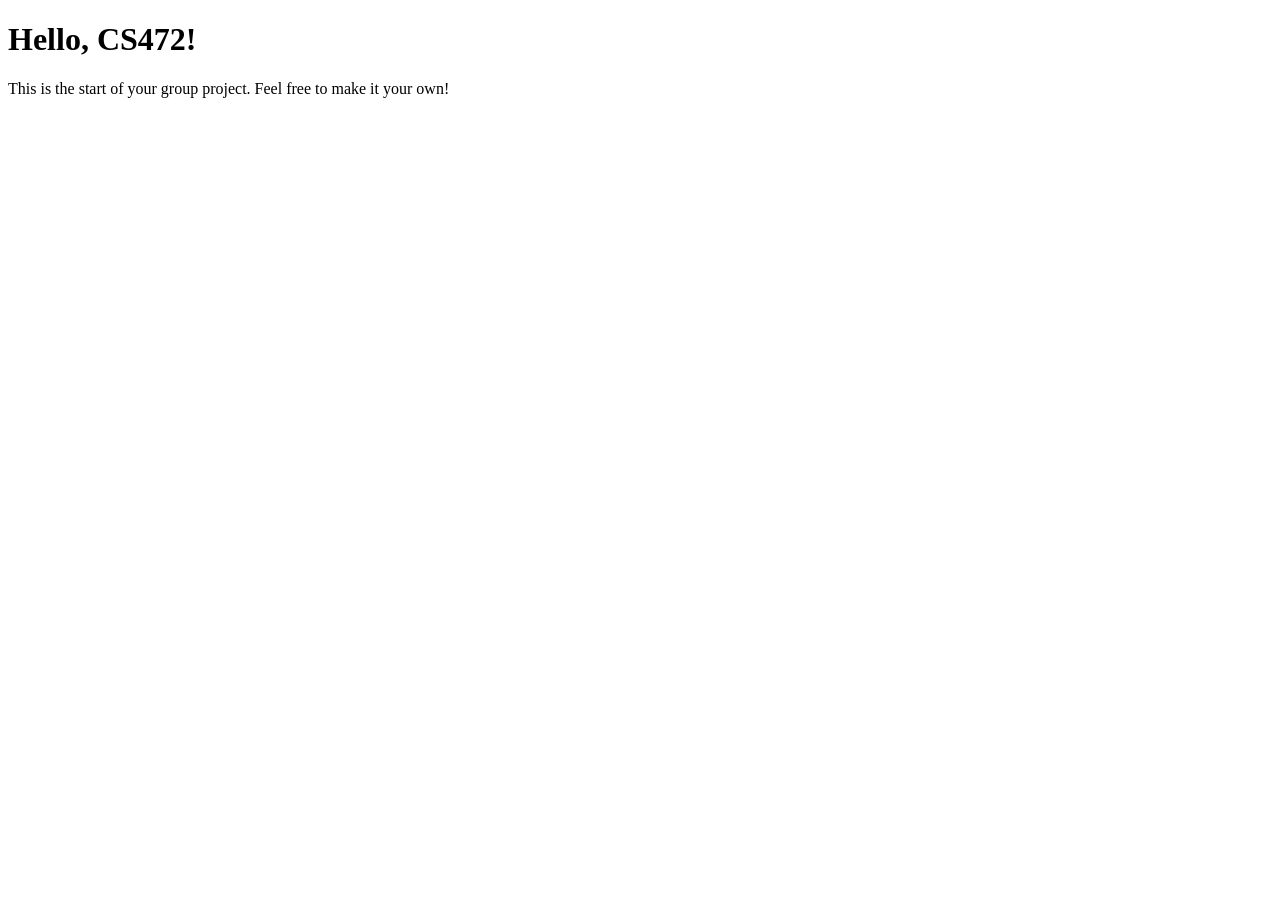
==== index.html @ 00a619a8 "CS472 Group Project Init" ====
<!DOCTYPE html>
<html lang="en">

    <head>
        <meta charset="UTF-8">
        <title>CS472 Group Project</title>
    </head>

    <body>
        <h1>Hello, CS472!</h1>
        <p>This is the start of your group project. Feel free to make it your own!</p>
    </body>

</html>
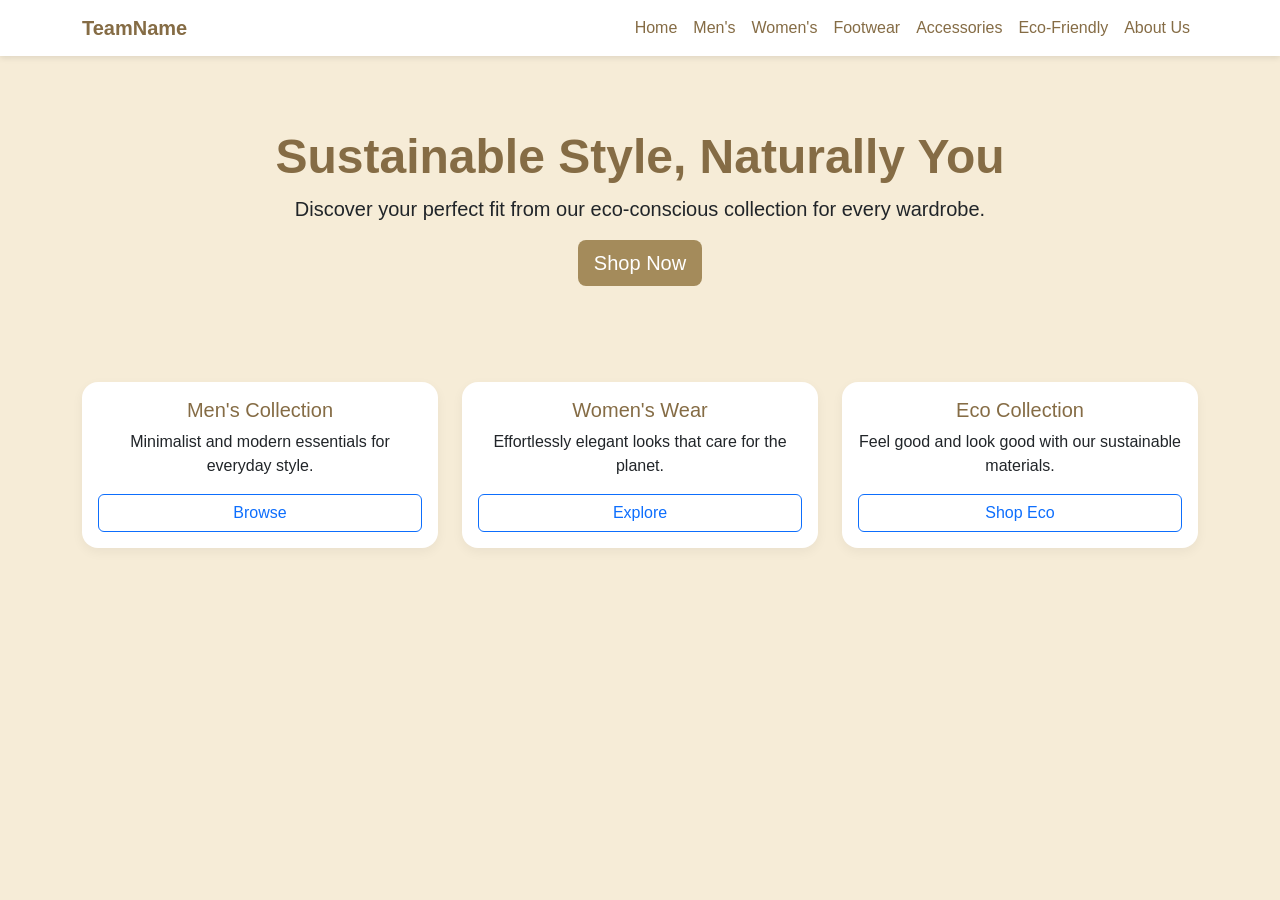
==== commit 4e823c9b: "Rename home.html to index.html" ====
--- a/index.html
+++ b/index.html
@@ -1,14 +1,87 @@
 <!DOCTYPE html>
 <html lang="en">
+<head>
+  <meta charset="UTF-8" />
+  <meta name="viewport" content="width=device-width, initial-scale=1.0" />
+  <title>TeamName | Home</title>
+  <link
+    href="https://cdn.jsdelivr.net/npm/bootstrap@5.3.3/dist/css/bootstrap.min.css"
+    rel="stylesheet"
+  />
+  <link rel = "stylesheet" href="style.css" />
+</head>
+<body>
 
-    <head>
-        <meta charset="UTF-8">
-        <title>CS472 Group Project</title>
-    </head>
+  <!-- Navbar -->
+  <nav class="navbar navbar-expand-lg navbar-light mb-4">
+    <div class="container">
+      <a class="navbar-brand text-tan fw-bold" href="#">TeamName</a>
+      <button class="navbar-toggler" type="button" data-bs-toggle="collapse" data-bs-target="#mainNavbar" aria-controls="mainNavbar" aria-expanded="false" aria-label="Toggle navigation">
+        <span class="navbar-toggler-icon"></span>
+      </button>
 
-    <body>
-        <h1>Hello, CS472!</h1>
-        <p>This is the start of your group project. Feel free to make it your own!</p>
-    </body>
+      <div class="collapse navbar-collapse" id="mainNavbar">
+        <ul class="navbar-nav ms-auto">
+          <li class="nav-item">
+            <a class="nav-link text-tan" href="#">Home</a>
+          </li>
+          <li class="nav-item">
+            <a class="nav-link text-tan" href="#">Men's</a>
+          </li>
+          <li class="nav-item">
+            <a class="nav-link text-tan" href="#">Women's</a>
+          </li>
+          <li class="nav-item">
+            <a class="nav-link text-tan" href="#">Footwear</a>
+          </li>
+          <li class="nav-item">
+            <a class="nav-link text-tan" href="#">Accessories</a>
+          </li>
+          <li class="nav-item">
+            <a class="nav-link text-tan" href="#">Eco-Friendly</a>
+          </li>
+          <li class="nav-item">
+            <a class="nav-link text-tan" href="#">About Us</a>
+          </li>
+        </ul>
+      </div>
+    </div>
+  </nav>
 
-</html>+  <!-- Hero Section -->
+  <header class="container text-center py-5">
+    <h1 class="text-tan display-5 fw-bold">Sustainable Style, Naturally You</h1>
+    <p class="lead">Discover your perfect fit from our eco-conscious collection for every wardrobe.</p>
+    <a href="#" class="btn btn-primary btn-lg">Shop Now</a>
+  </header>
+
+  <!-- Featured Cards (Optional) -->
+  <section class="container my-5">
+    <div class="row g-4">
+      <div class="col-md-4">
+        <div class="card p-3 text-center">
+          <h5 class="text-tan">Men's Collection</h5>
+          <p>Minimalist and modern essentials for everyday style.</p>
+          <a href="#" class="btn btn-outline-primary">Browse</a>
+        </div>
+      </div>
+      <div class="col-md-4">
+        <div class="card p-3 text-center">
+          <h5 class="text-tan">Women's Wear</h5>
+          <p>Effortlessly elegant looks that care for the planet.</p>
+          <a href="#" class="btn btn-outline-primary">Explore</a>
+        </div>
+      </div>
+      <div class="col-md-4">
+        <div class="card p-3 text-center">
+          <h5 class="text-tan">Eco Collection</h5>
+          <p>Feel good and look good with our sustainable materials.</p>
+          <a href="#" class="btn btn-outline-primary">Shop Eco</a>
+        </div>
+      </div>
+    </div>
+  </section>
+
+  <script src="https://cdn.jsdelivr.net/npm/bootstrap@5.3.3/dist/js/bootstrap.bundle.min.js"></script>
+</body>
+</html>
--- a/style.css
+++ b/style.css
@@ -0,0 +1,34 @@
+body {
+    background-color: rgb(246, 236, 215); 
+    font-family: 'Segoe UI', Tahoma, Geneva, Verdana, sans-serif;
+  }
+  
+  .card {
+    border: none;
+    border-radius: 1rem;
+    box-shadow: 0 4px 12px rgba(0, 0, 0, 0.05);
+    transition: transform 0.2s ease-in-out;
+  }
+  
+  .card:hover {
+    transform: translateY(-4px);
+  }
+  
+  .navbar {
+    background-color: #fff;
+    box-shadow: 0 2px 6px rgba(0, 0, 0, 0.1);
+  }
+  
+  .btn-primary {
+    background-color: #a48b5b;
+    border: none;
+  }
+  
+  .btn-primary:hover {
+    background-color: #8b724d;
+  }
+  
+  .text-tan {
+    color: #856c45;
+  }
+  
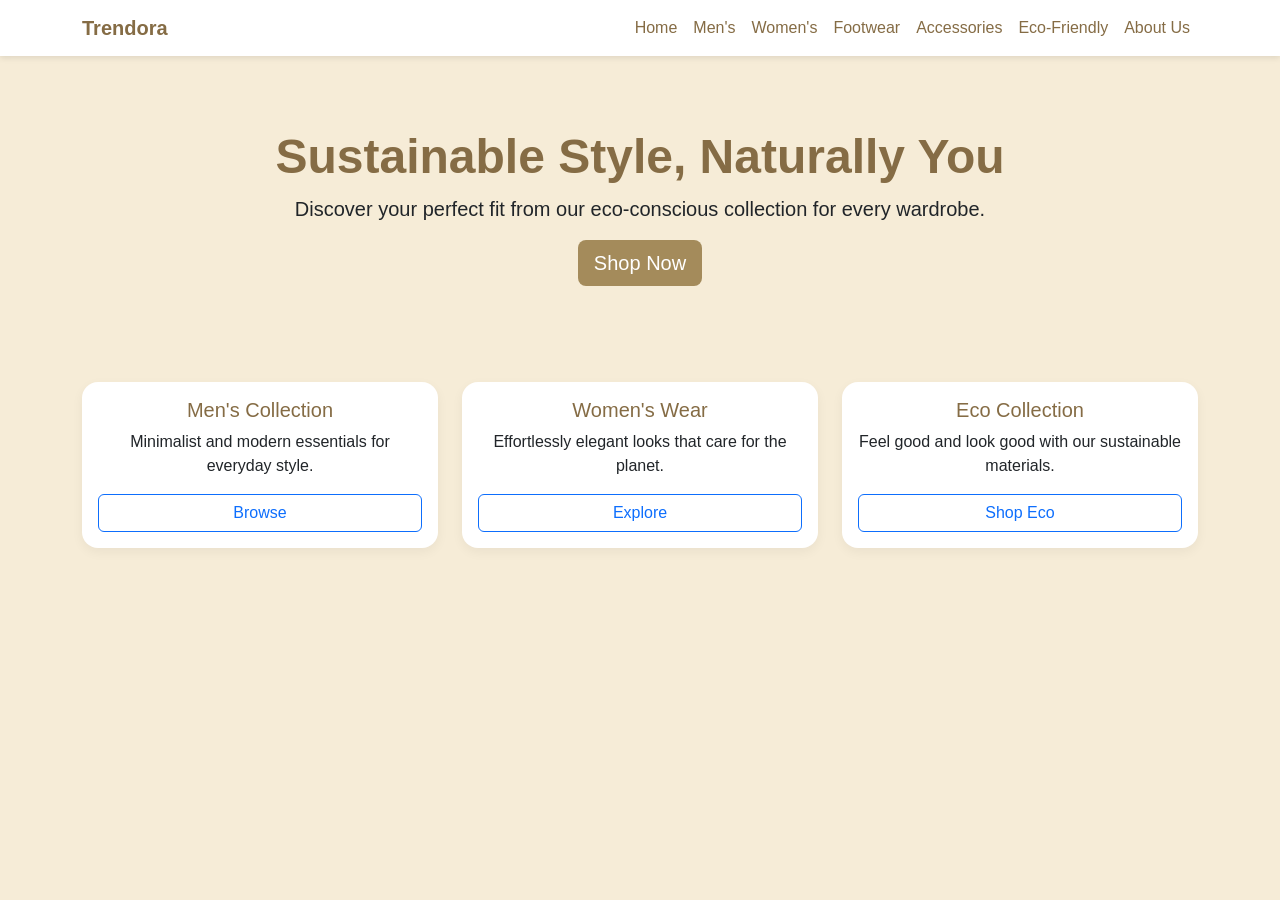
==== commit e364f433: "new website" ====
--- a/index.html
+++ b/index.html
@@ -15,7 +15,7 @@
   <!-- Navbar -->
   <nav class="navbar navbar-expand-lg navbar-light mb-4">
     <div class="container">
-      <a class="navbar-brand text-tan fw-bold" href="#">TeamName</a>
+      <a class="navbar-brand text-tan fw-bold" href="index.html">Trendora</a>
       <button class="navbar-toggler" type="button" data-bs-toggle="collapse" data-bs-target="#mainNavbar" aria-controls="mainNavbar" aria-expanded="false" aria-label="Toggle navigation">
         <span class="navbar-toggler-icon"></span>
       </button>
@@ -23,25 +23,25 @@
       <div class="collapse navbar-collapse" id="mainNavbar">
         <ul class="navbar-nav ms-auto">
           <li class="nav-item">
-            <a class="nav-link text-tan" href="#">Home</a>
+            <a class="nav-link text-tan" href="index.html">Home</a>
           </li>
           <li class="nav-item">
-            <a class="nav-link text-tan" href="#">Men's</a>
+            <a class="nav-link text-tan" href="mens.html">Men's</a>
           </li>
           <li class="nav-item">
-            <a class="nav-link text-tan" href="#">Women's</a>
+            <a class="nav-link text-tan" href="womens.html">Women's</a>
           </li>
           <li class="nav-item">
-            <a class="nav-link text-tan" href="#">Footwear</a>
+            <a class="nav-link text-tan" href="footwear.html">Footwear</a>
           </li>
           <li class="nav-item">
-            <a class="nav-link text-tan" href="#">Accessories</a>
+            <a class="nav-link text-tan" href="accessories.html">Accessories</a>
           </li>
           <li class="nav-item">
-            <a class="nav-link text-tan" href="#">Eco-Friendly</a>
+            <a class="nav-link text-tan" href="eco-friendly.html">Eco-Friendly</a>
           </li>
           <li class="nav-item">
-            <a class="nav-link text-tan" href="#">About Us</a>
+            <a class="nav-link text-tan" href="about-us.html">About Us</a>
           </li>
         </ul>
       </div>
@@ -52,7 +52,7 @@
   <header class="container text-center py-5">
     <h1 class="text-tan display-5 fw-bold">Sustainable Style, Naturally You</h1>
     <p class="lead">Discover your perfect fit from our eco-conscious collection for every wardrobe.</p>
-    <a href="#" class="btn btn-primary btn-lg">Shop Now</a>
+    <a href="mens.html" class="btn btn-primary btn-lg">Shop Now</a>
   </header>
 
   <!-- Featured Cards (Optional) -->
@@ -62,21 +62,21 @@
         <div class="card p-3 text-center">
           <h5 class="text-tan">Men's Collection</h5>
           <p>Minimalist and modern essentials for everyday style.</p>
-          <a href="#" class="btn btn-outline-primary">Browse</a>
+          <a href="mens.html" class="btn btn-outline-primary">Browse</a>
         </div>
       </div>
       <div class="col-md-4">
         <div class="card p-3 text-center">
           <h5 class="text-tan">Women's Wear</h5>
           <p>Effortlessly elegant looks that care for the planet.</p>
-          <a href="#" class="btn btn-outline-primary">Explore</a>
+          <a href="womens.html" class="btn btn-outline-primary">Explore</a>
         </div>
       </div>
       <div class="col-md-4">
         <div class="card p-3 text-center">
           <h5 class="text-tan">Eco Collection</h5>
           <p>Feel good and look good with our sustainable materials.</p>
-          <a href="#" class="btn btn-outline-primary">Shop Eco</a>
+          <a href="eco-friendly.html" class="btn btn-outline-primary">Shop Eco</a>
         </div>
       </div>
     </div>
--- a/style.css
+++ b/style.css
@@ -31,4 +31,9 @@
   .text-tan {
     color: #856c45;
   }
-  +  .card-img-top {
+    height: 300px;           
+    object-fit: cover;       
+    border-radius: 0.5rem;   
+    width: 100%;             
+  }
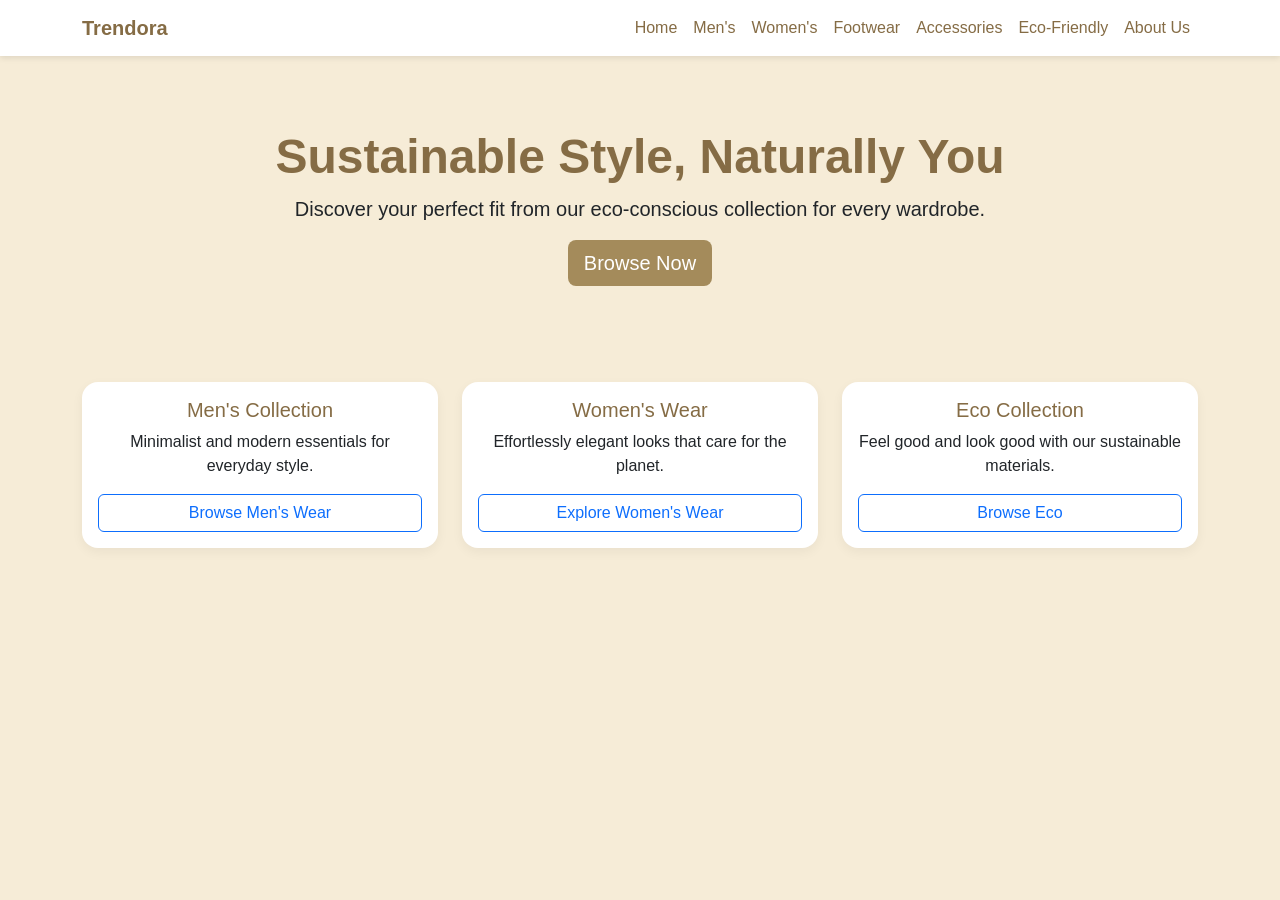
==== commit 88cfde80: "Committed" ====
--- a/index.html
+++ b/index.html
@@ -52,31 +52,31 @@
   <header class="container text-center py-5">
     <h1 class="text-tan display-5 fw-bold">Sustainable Style, Naturally You</h1>
     <p class="lead">Discover your perfect fit from our eco-conscious collection for every wardrobe.</p>
-    <a href="mens.html" class="btn btn-primary btn-lg">Shop Now</a>
+    <a href="mens.html" class="btn btn-primary btn-lg">Browse Now</a>
   </header>
 
-  <!-- Featured Cards (Optional) -->
+  <!-- Featured Cards -->
   <section class="container my-5">
     <div class="row g-4">
       <div class="col-md-4">
         <div class="card p-3 text-center">
           <h5 class="text-tan">Men's Collection</h5>
           <p>Minimalist and modern essentials for everyday style.</p>
-          <a href="mens.html" class="btn btn-outline-primary">Browse</a>
+          <a href="mens.html" class="btn btn-outline-primary">Browse Men's Wear</a>
         </div>
       </div>
       <div class="col-md-4">
         <div class="card p-3 text-center">
           <h5 class="text-tan">Women's Wear</h5>
           <p>Effortlessly elegant looks that care for the planet.</p>
-          <a href="womens.html" class="btn btn-outline-primary">Explore</a>
+          <a href="womens.html" class="btn btn-outline-primary">Explore Women's Wear</a>
         </div>
       </div>
       <div class="col-md-4">
         <div class="card p-3 text-center">
           <h5 class="text-tan">Eco Collection</h5>
           <p>Feel good and look good with our sustainable materials.</p>
-          <a href="eco-friendly.html" class="btn btn-outline-primary">Shop Eco</a>
+          <a href="eco-friendly.html" class="btn btn-outline-primary">Browse Eco</a>
         </div>
       </div>
     </div>
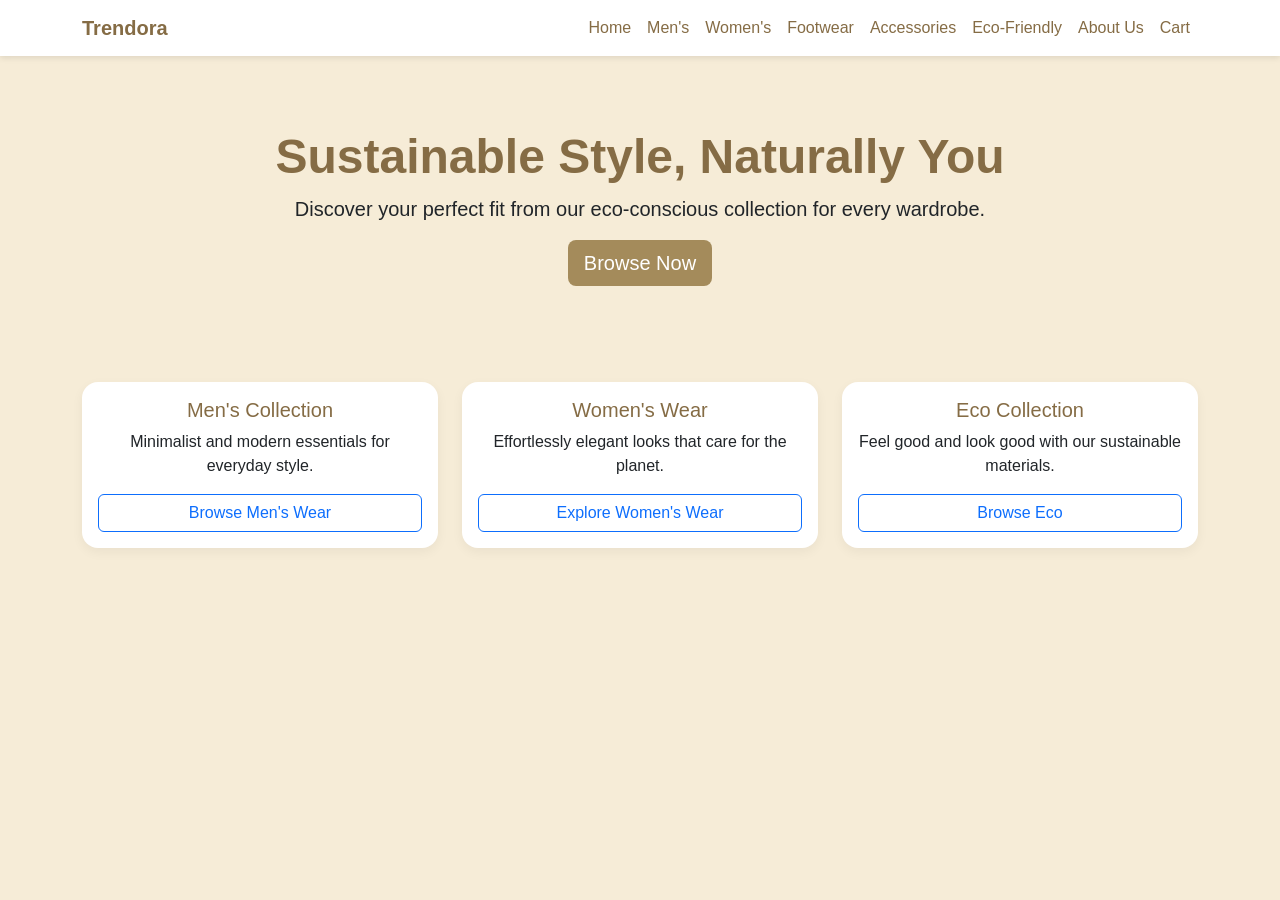
==== commit 2604a9e8: "Add files via upload" ====
--- a/index.html
+++ b/index.html
@@ -42,6 +42,9 @@
           </li>
           <li class="nav-item">
             <a class="nav-link text-tan" href="about-us.html">About Us</a>
+             </li>
+          <li class="nav-item">
+            <a class="nav-link text-tan" href="cart.html">Cart</a>
           </li>
         </ul>
       </div>
